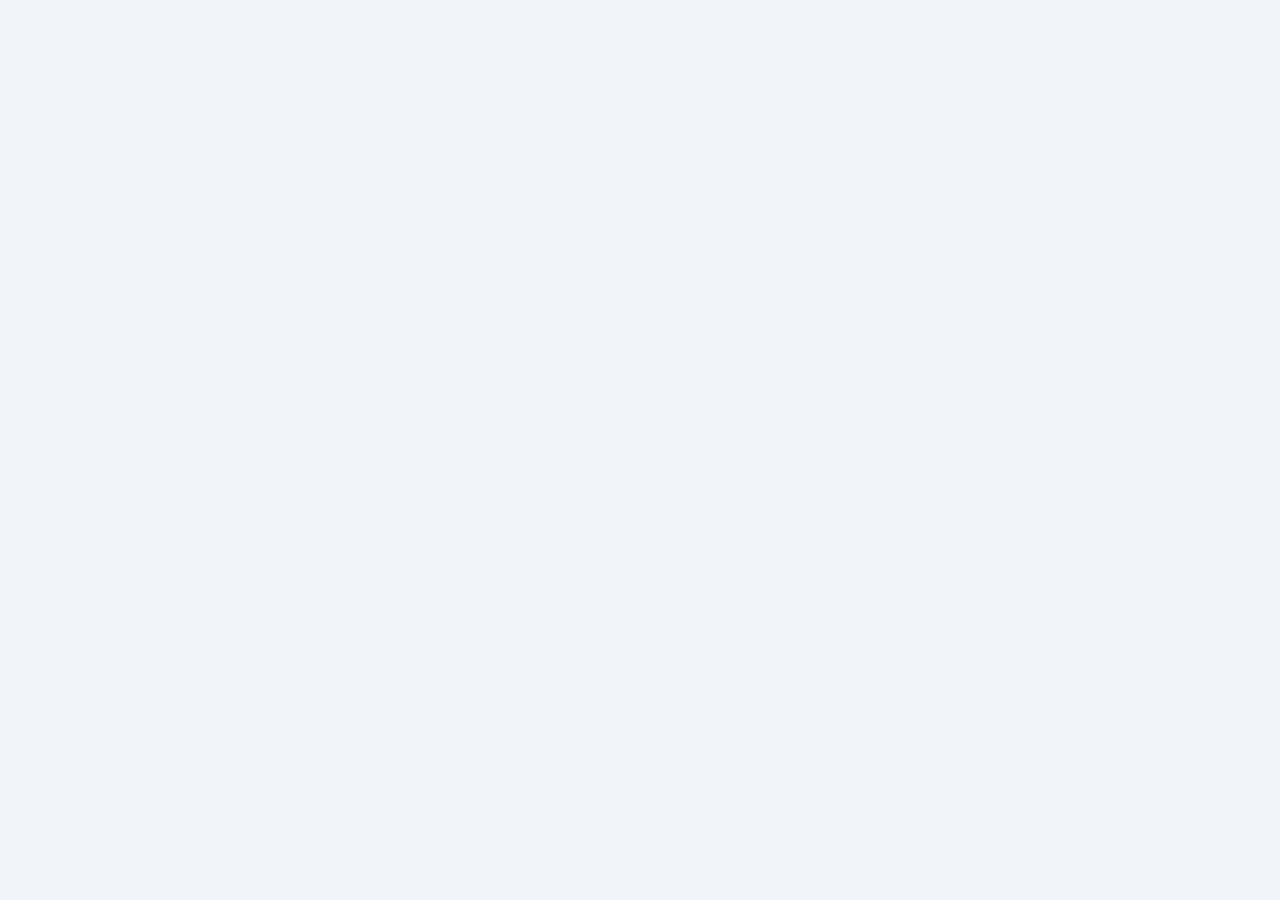
==== index.html @ 501609bb "Add initial Arabic HTML structure for library site" ====
<!DOCTYPE html>
<html lang="ar" dir="rtl">
<head>
  <meta charset="UTF-8">
  <meta name="viewport" content="width=device-width, initial-scale=1.0">
  <title>مكتبة زالنجي الإلكترونية العامة</title>
  <style>
    * { box-sizing: border-box; margin: 0; padding: 0; font-family: 'Segoe UI', Tahoma, Geneva, Verdana, sans-serif; }
    body { background-color: #f1f5f9; color: #0f172a; padding: 15px; }
    header { background: #065f46; color: white; padding: 20px 15px; border-radius: 8px; text-align: center; margin-bottom: 20px; box-shadow: 0 4px 6px rgba(0,0,0,0.1); }
    header h1 { font-size: 1.5rem; margin-bottom: 5px; }
    .founder-badge { background: #047857; display: inline-block; padding: 6px 14px; border-radius: 20px; font-size: 0.85rem; margin-top: 8px; border: 1px solid #10b981; }
    .card { background: white; padding: 25px 20px; border-radius: 8px; border: 1px solid #cbd5e1; max-width: 450px; margin: 0 auto; box-shadow: 0 4px 6px rgba(0,0,0,0.05); }
    h2 { font-size: 1.2rem; color: #065f46; margin-bottom: 15px; text-align: center; }
    .form-group { margin-bottom: 15px; }
    label { display: block; font-size: 0.9rem; font-weight: bold; margin-bottom: 6px; }
    input { width: 100%; padding: 12px; border: 1px solid #cbd5e1; border-radius: 6px; font-size: 1rem; }
    .btn { width: 100%; background: #065f46; color: white; padding: 12px; border: none; border-radius: 6px; font-weight: bold; cursor: pointer; font-size: 1rem; transition: background 0.2s; }
    .btn:hover { background: #047857; }
    
    /* رفوف الكتب */
    #library-screen { display: none; max-width: 800px; margin: 0 auto; }
    .welcome-bar { display: flex; justify-content: space-between; align-items: center; margin-bottom: 15px; background: white; padding: 12px 16px; border-radius: 6px; border: 1px solid #cbd5e1; }
    .book-item { background: white; border: 1px solid #cbd5e1; border-radius: 8px; padding: 16px; margin-bottom: 14px; display: flex; justify-content: space-between; align-items: center; flex-wrap: wrap; gap: 10px; }
    .book-details { flex: 1; min-width: 200px; }
    .book-title { font-weight: bold; color: #065f46; font-size: 1.1rem; }
    .book-author { color: #64748b; font-size: 0.85rem; margin: 4px 0; }
    .btn-read { background: #b45309; color: white; border: none; padding: 10px 18px; border-radius: 6px; cursor: pointer; font-size: 0.95rem; font-weight: bold; transition: background 0.2s; }
    .btn-read:hover { background: #92400e; }
    
    /* نافذة القارئ المدمج الآمن */
    #modal { display: none; position: fixed; top: 0; left: 0; width: 100%; height: 100%; background: rgba(0,0,0,0.85); padding: 10px; z-index: 999; }
    .modal-content { background: white; border-radius: 8px; width: 10
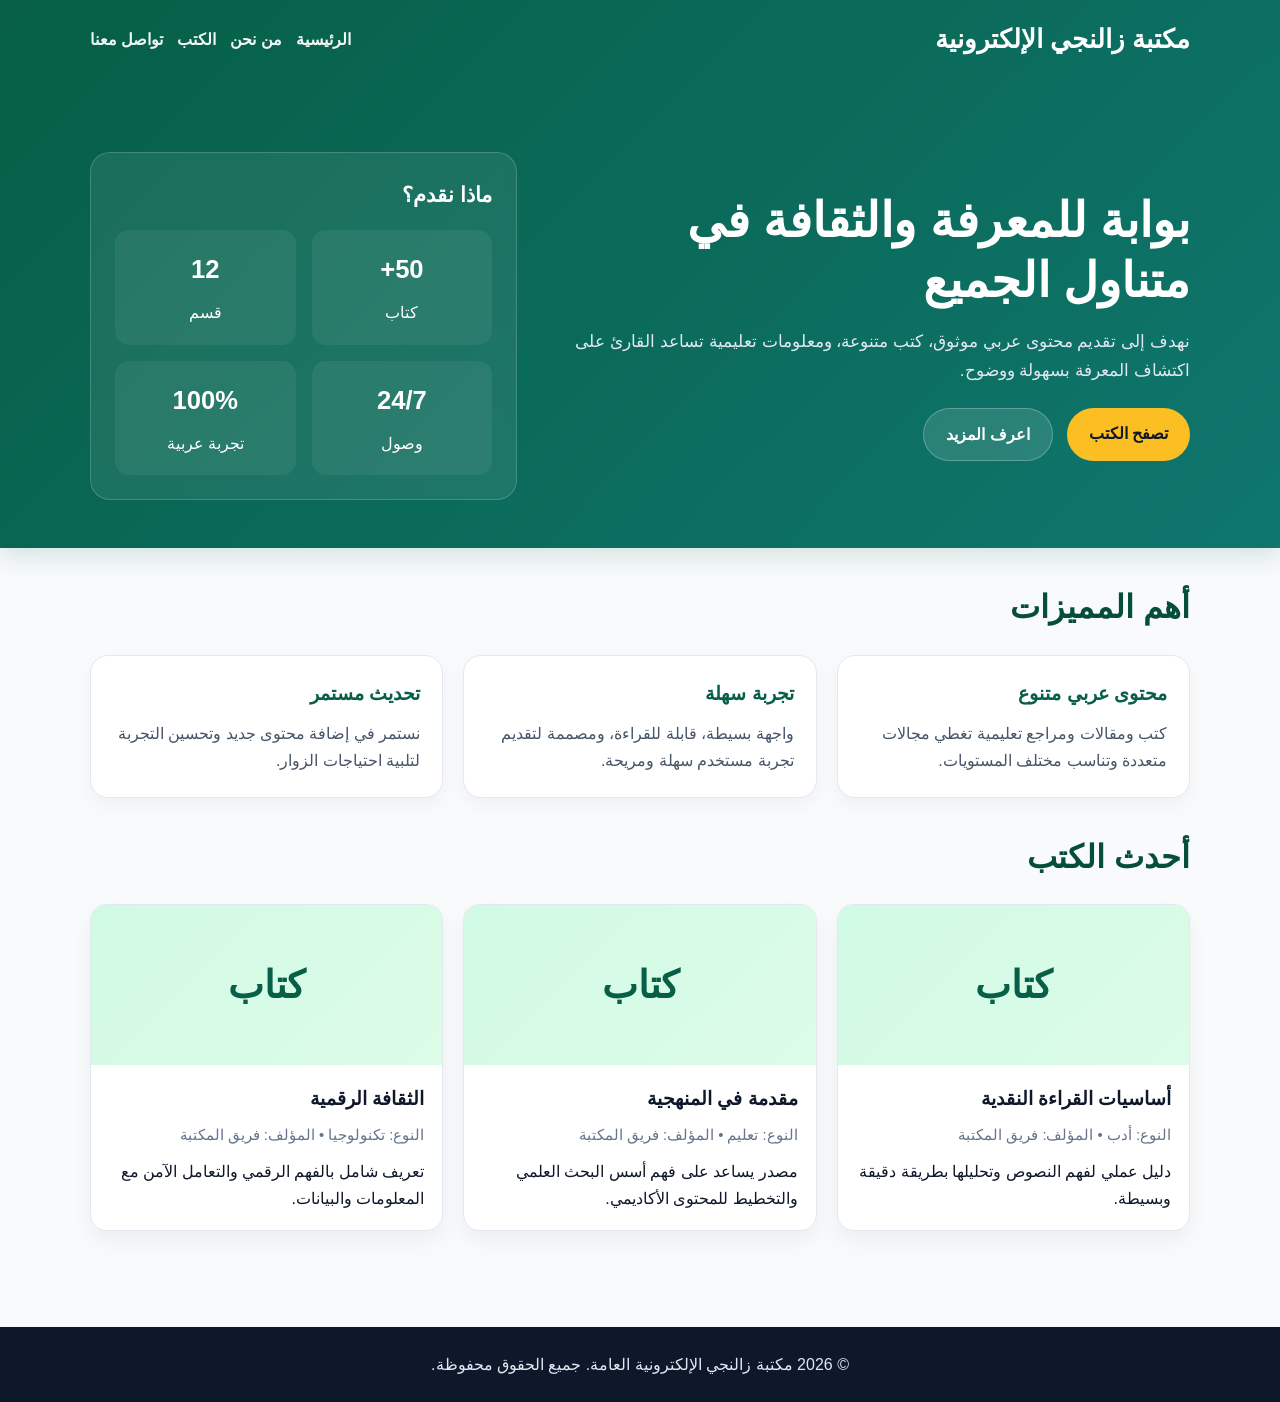
==== commit cf943698: "Add all SEO-ready HTML pages and static assets for the library site to improve discoverability in se" ====
--- a/index.html
+++ b/index.html
@@ -1,33 +1,120 @@
 <!DOCTYPE html>
 <html lang="ar" dir="rtl">
 <head>
-  <meta charset="UTF-8">
-  <meta name="viewport" content="width=device-width, initial-scale=1.0">
+  <meta charset="UTF-8" />
+  <meta name="viewport" content="width=device-width, initial-scale=1.0" />
+  <meta name="description" content="مكتبة زالنجي الإلكترونية العامة تقدم كتبًا ومقالات ومحتوى تعليميًا عربيًا في مجالات التعليم والثقافة والمعرفة." />
+  <meta name="keywords" content="مكتبة زالنجي, مكتبة رقمية, كتب إلكترونية, ثقافة, تعليم, محتوى عربي" />
+  <meta name="robots" content="index,follow" />
+  <link rel="canonical" href="https://hashmmohmed466-wq.github.io/zalingei-digital-library/" />
   <title>مكتبة زالنجي الإلكترونية العامة</title>
-  <style>
-    * { box-sizing: border-box; margin: 0; padding: 0; font-family: 'Segoe UI', Tahoma, Geneva, Verdana, sans-serif; }
-    body { background-color: #f1f5f9; color: #0f172a; padding: 15px; }
-    header { background: #065f46; color: white; padding: 20px 15px; border-radius: 8px; text-align: center; margin-bottom: 20px; box-shadow: 0 4px 6px rgba(0,0,0,0.1); }
-    header h1 { font-size: 1.5rem; margin-bottom: 5px; }
-    .founder-badge { background: #047857; display: inline-block; padding: 6px 14px; border-radius: 20px; font-size: 0.85rem; margin-top: 8px; border: 1px solid #10b981; }
-    .card { background: white; padding: 25px 20px; border-radius: 8px; border: 1px solid #cbd5e1; max-width: 450px; margin: 0 auto; box-shadow: 0 4px 6px rgba(0,0,0,0.05); }
-    h2 { font-size: 1.2rem; color: #065f46; margin-bottom: 15px; text-align: center; }
-    .form-group { margin-bottom: 15px; }
-    label { display: block; font-size: 0.9rem; font-weight: bold; margin-bottom: 6px; }
-    input { width: 100%; padding: 12px; border: 1px solid #cbd5e1; border-radius: 6px; font-size: 1rem; }
-    .btn { width: 100%; background: #065f46; color: white; padding: 12px; border: none; border-radius: 6px; font-weight: bold; cursor: pointer; font-size: 1rem; transition: background 0.2s; }
-    .btn:hover { background: #047857; }
-    
-    /* رفوف الكتب */
-    #library-screen { display: none; max-width: 800px; margin: 0 auto; }
-    .welcome-bar { display: flex; justify-content: space-between; align-items: center; margin-bottom: 15px; background: white; padding: 12px 16px; border-radius: 6px; border: 1px solid #cbd5e1; }
-    .book-item { background: white; border: 1px solid #cbd5e1; border-radius: 8px; padding: 16px; margin-bottom: 14px; display: flex; justify-content: space-between; align-items: center; flex-wrap: wrap; gap: 10px; }
-    .book-details { flex: 1; min-width: 200px; }
-    .book-title { font-weight: bold; color: #065f46; font-size: 1.1rem; }
-    .book-author { color: #64748b; font-size: 0.85rem; margin: 4px 0; }
-    .btn-read { background: #b45309; color: white; border: none; padding: 10px 18px; border-radius: 6px; cursor: pointer; font-size: 0.95rem; font-weight: bold; transition: background 0.2s; }
-    .btn-read:hover { background: #92400e; }
-    
-    /* نافذة القارئ المدمج الآمن */
-    #modal { display: none; position: fixed; top: 0; left: 0; width: 100%; height: 100%; background: rgba(0,0,0,0.85); padding: 10px; z-index: 999; }
-    .modal-content { background: white; border-radius: 8px; width: 10
+  <link rel="stylesheet" href="style.css" />
+</head>
+<body>
+  <header>
+    <div class="container topbar">
+      <div class="brand">مكتبة زالنجي الإلكترونية</div>
+      <nav>
+        <a href="index.html">الرئيسية</a>
+        <a href="about.html">من نحن</a>
+        <a href="books.html">الكتب</a>
+        <a href="contact.html">تواصل معنا</a>
+      </nav>
+    </div>
+
+    <div class="container hero">
+      <div class="hero-inner">
+        <div>
+          <h1>بوابة للمعرفة والثقافة في متناول الجميع</h1>
+          <p>
+            نهدف إلى تقديم محتوى عربي موثوق، كتب متنوعة، ومعلومات تعليمية تساعد القارئ
+            على اكتشاف المعرفة بسهولة ووضوح.
+          </p>
+          <div class="buttons">
+            <a class="btn btn-primary" href="books.html">تصفح الكتب</a>
+            <a class="btn btn-secondary" href="about.html">اعرف المزيد</a>
+          </div>
+        </div>
+
+        <div class="hero-card">
+          <h2 style="font-size:1.3rem; color:white; margin-bottom:16px;">ماذا نقدم؟</h2>
+          <div class="stat-grid">
+            <div class="stat">
+              <strong>50+</strong>
+              <span>كتاب</span>
+            </div>
+            <div class="stat">
+              <strong>12</strong>
+              <span>قسم</span>
+            </div>
+            <div class="stat">
+              <strong>24/7</strong>
+              <span>وصول</span>
+            </div>
+            <div class="stat">
+              <strong>100%</strong>
+              <span>تجربة عربية</span>
+            </div>
+          </div>
+        </div>
+      </div>
+    </div>
+  </header>
+
+  <main class="container">
+    <section>
+      <h2 class="section-title">أهم المميزات</h2>
+      <div class="grid">
+        <article class="card">
+          <h3>محتوى عربي متنوع</h3>
+          <p>كتب ومقالات ومراجع تعليمية تغطي مجالات متعددة وتناسب مختلف المستويات.</p>
+        </article>
+        <article class="card">
+          <h3>تجربة سهلة</h3>
+          <p>واجهة بسيطة، قابلة للقراءة، ومصممة لتقديم تجربة مستخدم سهلة ومريحة.</p>
+        </article>
+        <article class="card">
+          <h3>تحديث مستمر</h3>
+          <p>نستمر في إضافة محتوى جديد وتحسين التجربة لتلبية احتياجات الزوار.</p>
+        </article>
+      </div>
+    </section>
+
+    <section>
+      <h2 class="section-title">أحدث الكتب</h2>
+      <div class="books-list">
+        <article class="book-item">
+          <div class="book-cover">كتاب</div>
+          <div class="book-body">
+            <h3>أساسيات القراءة النقدية</h3>
+            <div class="book-meta">النوع: أدب • المؤلف: فريق المكتبة</div>
+            <p>دليل عملي لفهم النصوص وتحليلها بطريقة دقيقة وبسيطة.</p>
+          </div>
+        </article>
+
+        <article class="book-item">
+          <div class="book-cover">كتاب</div>
+          <div class="book-body">
+            <h3>مقدمة في المنهجية</h3>
+            <div class="book-meta">النوع: تعليم • المؤلف: فريق المكتبة</div>
+            <p>مصدر يساعد على فهم أسس البحث العلمي والتخطيط للمحتوى الأكاديمي.</p>
+          </div>
+        </article>
+
+        <article class="book-item">
+          <div class="book-cover">كتاب</div>
+          <div class="book-body">
+            <h3>الثقافة الرقمية</h3>
+            <div class="book-meta">النوع: تكنولوجيا • المؤلف: فريق المكتبة</div>
+            <p>تعريف شامل بالفهم الرقمي والتعامل الآمن مع المعلومات والبيانات.</p>
+          </div>
+        </article>
+      </div>
+    </section>
+  </main>
+
+  <footer class="footer">
+    <div class="container">© 2026 مكتبة زالنجي الإلكترونية العامة. جميع الحقوق محفوظة.</div>
+  </footer>
+</body>
+</html>
--- a/style.css
+++ b/style.css
@@ -0,0 +1,278 @@
+* {
+  box-sizing: border-box;
+  margin: 0;
+  padding: 0;
+}
+
+body {
+  font-family: "Segoe UI", Tahoma, Geneva, Verdana, sans-serif;
+  background: #f8fafc;
+  color: #0f172a;
+  line-height: 1.7;
+}
+
+a {
+  color: #065f46;
+  text-decoration: none;
+}
+
+a:hover {
+  text-decoration: underline;
+}
+
+.container {
+  width: min(1100px, calc(100% - 32px));
+  margin: 0 auto;
+}
+
+header {
+  background: linear-gradient(135deg, #065f46, #0f766e);
+  color: white;
+  box-shadow: 0 8px 24px rgba(6, 95, 70, 0.15);
+}
+
+.topbar {
+  display: flex;
+  justify-content: space-between;
+  align-items: center;
+  padding: 18px 0;
+  gap: 16px;
+}
+
+.brand {
+  font-size: 1.6rem;
+  font-weight: 700;
+}
+
+nav {
+  display: flex;
+  flex-wrap: wrap;
+  gap: 14px;
+  align-items: center;
+}
+
+nav a {
+  color: white;
+  font-weight: 600;
+  opacity: 0.95;
+}
+
+.hero {
+  padding: 72px 0 48px;
+}
+
+.hero-inner {
+  display: grid;
+  grid-template-columns: 1.5fr 1fr;
+  gap: 32px;
+  align-items: center;
+}
+
+.hero h1 {
+  font-size: clamp(2rem, 4vw, 3rem);
+  margin-bottom: 16px;
+  line-height: 1.25;
+}
+
+.hero p {
+  font-size: 1.08rem;
+  margin-bottom: 22px;
+  color: #e2e8f0;
+}
+
+.buttons {
+  display: flex;
+  flex-wrap: wrap;
+  gap: 14px;
+}
+
+.btn {
+  display: inline-block;
+  padding: 12px 22px;
+  border-radius: 999px;
+  font-weight: 700;
+  transition: 0.2s ease;
+}
+
+.btn-primary {
+  background: #fbbf24;
+  color: #111827;
+}
+
+.btn-primary:hover {
+  background: #f59e0b;
+  text-decoration: none;
+}
+
+.btn-secondary {
+  background: rgba(255, 255, 255, 0.12);
+  color: white;
+  border: 1px solid rgba(255, 255, 255, 0.25);
+}
+
+.btn-secondary:hover {
+  background: rgba(255, 255, 255, 0.18);
+  text-decoration: none;
+}
+
+.hero-card {
+  background: rgba(255, 255, 255, 0.08);
+  border: 1px solid rgba(255, 255, 255, 0.18);
+  border-radius: 20px;
+  padding: 24px;
+  backdrop-filter: blur(5px);
+}
+
+.stat-grid {
+  display: grid;
+  grid-template-columns: repeat(2, minmax(150px, 1fr));
+  gap: 16px;
+  margin-top: 18px;
+}
+
+.stat {
+  background: rgba(255, 255, 255, 0.06);
+  border-radius: 14px;
+  padding: 18px;
+  text-align: center;
+}
+
+.stat strong {
+  display: block;
+  font-size: 1.6rem;
+  margin-bottom: 8px;
+}
+
+main {
+  padding: 32px 0 64px;
+}
+
+section {
+  margin-bottom: 32px;
+}
+
+.section-title {
+  font-size: 2rem;
+  margin-bottom: 20px;
+  color: #064e3b;
+}
+
+.grid {
+  display: grid;
+  grid-template-columns: repeat(3, minmax(0, 1fr));
+  gap: 20px;
+}
+
+.card {
+  background: white;
+  border: 1px solid #e2e8f0;
+  border-radius: 18px;
+  padding: 22px;
+  box-shadow: 0 8px 20px rgba(15, 23, 42, 0.04);
+}
+
+.card h3 {
+  font-size: 1.2rem;
+  margin-bottom: 10px;
+  color: #065f46;
+}
+
+.card p {
+  color: #475569;
+}
+
+.books-list {
+  display: grid;
+  grid-template-columns: repeat(3, minmax(0, 1fr));
+  gap: 20px;
+}
+
+.book-item {
+  background: white;
+  border: 1px solid #e2e8f0;
+  border-radius: 16px;
+  overflow: hidden;
+  box-shadow: 0 10px 22px rgba(15, 23, 42, 0.05);
+}
+
+.book-cover {
+  height: 160px;
+  background: linear-gradient(135deg, #d1fae5, #dcfce7);
+  display: flex;
+  align-items: center;
+  justify-content: center;
+  font-size: 2.4rem;
+  color: #065f46;
+  font-weight: 800;
+}
+
+.book-body {
+  padding: 18px;
+}
+
+.book-body h3 {
+  margin-bottom: 8px;
+  color: #0f172a;
+}
+
+.book-meta {
+  color: #64748b;
+  font-size: 0.92rem;
+  margin-bottom: 10px;
+}
+
+.footer {
+  background: #0f172a;
+  color: #e2e8f0;
+  padding: 24px 0;
+  text-align: center;
+}
+
+.page-header {
+  padding: 54px 0 28px;
+  background: linear-gradient(135deg, #022c22, #0f766e);
+  color: white;
+}
+
+.page-header h1 {
+  font-size: clamp(2rem, 4vw, 2.8rem);
+}
+
+.content-box {
+  background: white;
+  border: 1px solid #e2e8f0;
+  border-radius: 18px;
+  padding: 28px;
+  box-shadow: 0 10px 22px rgba(15, 23, 42, 0.04);
+}
+
+.content-box h2,
+.content-box h3 {
+  margin-bottom: 14px;
+  color: #065f46;
+}
+
+.content-box p,
+.content-box li {
+  color: #334155;
+}
+
+.contact-list {
+  list-style: none;
+  display: grid;
+  gap: 12px;
+  margin-top: 16px;
+}
+
+@media (max-width: 800px) {
+  .hero-inner,
+  .grid,
+  .books-list {
+    grid-template-columns: 1fr;
+  }
+
+  .topbar {
+    flex-direction: column;
+    align-items: flex-start;
+  }
+}
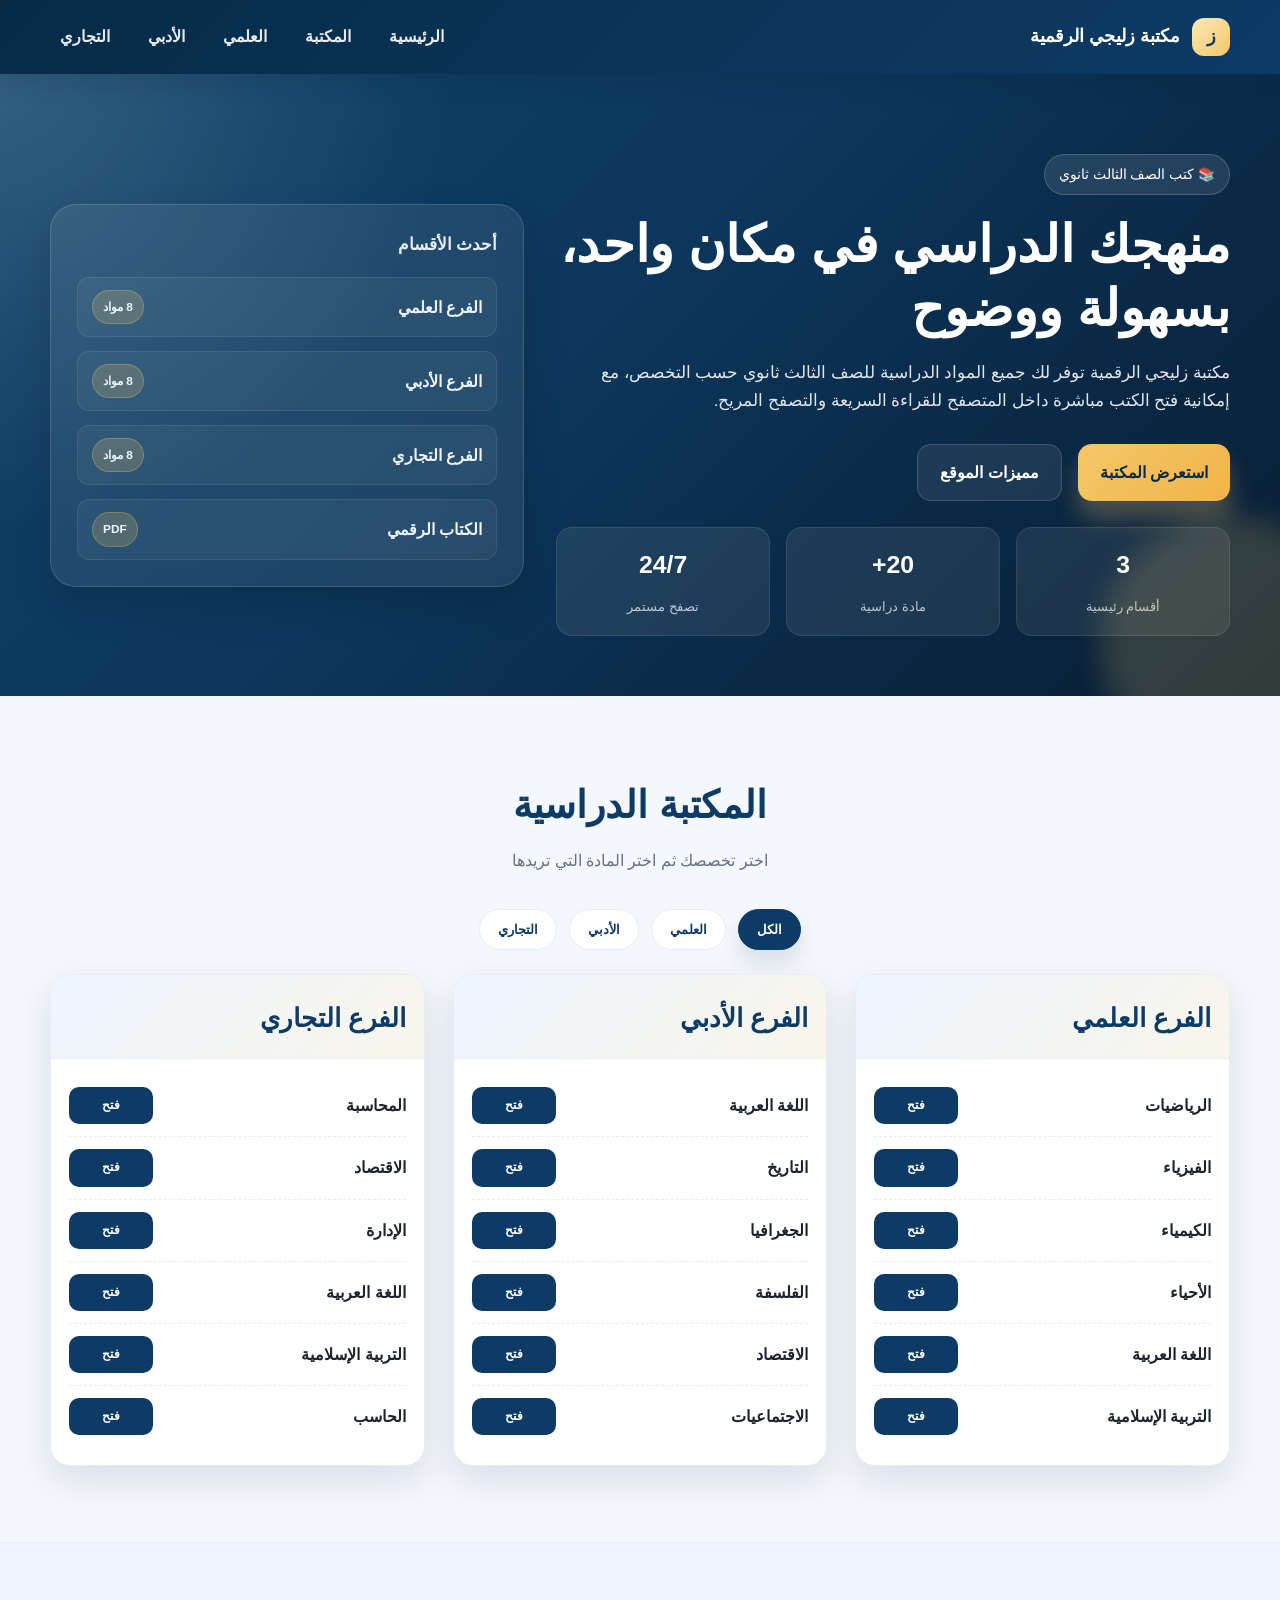
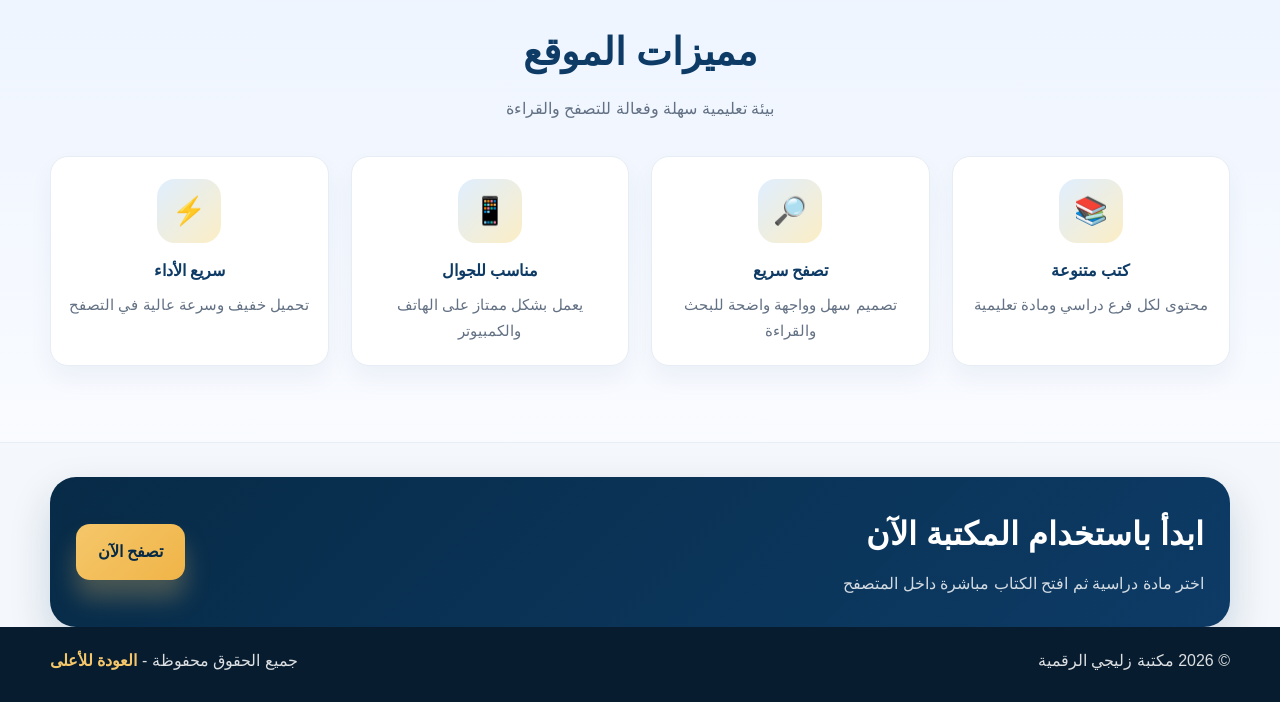
==== commit ccac825b: "تحديث الصفحة الرئيسية لمكتبة زليجي الرقمية إلى تصميم أكثر احترافية وجمالًا مع أقسام الصف الثالث الثا" ====
--- a/index.html
+++ b/index.html
@@ -1,120 +1,794 @@
 <!DOCTYPE html>
 <html lang="ar" dir="rtl">
-<head>
-  <meta charset="UTF-8" />
-  <meta name="viewport" content="width=device-width, initial-scale=1.0" />
-  <meta name="description" content="مكتبة زالنجي الإلكترونية العامة تقدم كتبًا ومقالات ومحتوى تعليميًا عربيًا في مجالات التعليم والثقافة والمعرفة." />
-  <meta name="keywords" content="مكتبة زالنجي, مكتبة رقمية, كتب إلكترونية, ثقافة, تعليم, محتوى عربي" />
-  <meta name="robots" content="index,follow" />
-  <link rel="canonical" href="https://hashmmohmed466-wq.github.io/zalingei-digital-library/" />
-  <title>مكتبة زالنجي الإلكترونية العامة</title>
-  <link rel="stylesheet" href="style.css" />
-</head>
-<body>
-  <header>
-    <div class="container topbar">
-      <div class="brand">مكتبة زالنجي الإلكترونية</div>
-      <nav>
-        <a href="index.html">الرئيسية</a>
-        <a href="about.html">من نحن</a>
-        <a href="books.html">الكتب</a>
-        <a href="contact.html">تواصل معنا</a>
-      </nav>
-    </div>
-
-    <div class="container hero">
-      <div class="hero-inner">
+  <head>
+    <meta charset="UTF-8" />
+    <meta name="viewport" content="width=device-width, initial-scale=1.0" />
+    <meta
+      name="description"
+      content="مكتبة زليجي الرقمية - كتب الصف الثالث ثانوي حسب التخصص"
+    />
+    <title>مكتبة زليجي الرقمية</title>
+    <style>
+      :root {
+        --primary: #0d3b66;
+        --primary-deep: #072b47;
+        --primary-soft: #eaf3ff;
+        --secondary: #f5c76a;
+        --text: #1c2430;
+        --muted: #637184;
+        --bg: #f4f7fb;
+        --card: #ffffff;
+        --line: #e7edf5;
+        --success: #1b9c7c;
+        --shadow: 0 14px 35px rgba(13, 59, 102, 0.12);
+        --radius: 20px;
+      }
+
+      * { box-sizing: border-box; }
+
+      html {
+        scroll-behavior: smooth;
+      }
+
+      body {
+        margin: 0;
+        font-family: "Tahoma", "Segoe UI", sans-serif;
+        background: var(--bg);
+        color: var(--text);
+        line-height: 1.7;
+      }
+
+      a {
+        text-decoration: none;
+      }
+
+      img {
+        max-width: 100%;
+        display: block;
+      }
+
+      .container {
+        width: min(1180px, calc(100% - 30px));
+        margin: 0 auto;
+      }
+
+      .topbar {
+        background: linear-gradient(135deg, var(--primary-deep), var(--primary));
+        color: #fff;
+        position: sticky;
+        top: 0;
+        z-index: 50;
+        box-shadow: 0 8px 24px rgba(9, 31, 58, 0.18);
+      }
+
+      .topbar-inner {
+        display: flex;
+        align-items: center;
+        justify-content: space-between;
+        min-height: 74px;
+        gap: 18px;
+      }
+
+      .brand {
+        display: flex;
+        align-items: center;
+        gap: 12px;
+        font-weight: 800;
+        font-size: 1.1rem;
+      }
+
+      .brand-mark {
+        width: 38px;
+        height: 38px;
+        border-radius: 12px;
+        background: linear-gradient(135deg, #fbe9b4, var(--secondary));
+        display: grid;
+        place-items: center;
+        color: var(--primary);
+        font-weight: 900;
+        font-size: 1.1rem;
+      }
+
+      .nav {
+        display: flex;
+        align-items: center;
+        gap: 18px;
+        flex-wrap: wrap;
+      }
+
+      .nav a {
+        color: rgba(255,255,255,0.9);
+        font-weight: 600;
+        padding: 8px 10px;
+        border-radius: 10px;
+        transition: 0.2s ease;
+      }
+
+      .nav a:hover {
+        background: rgba(255,255,255,0.08);
+      }
+
+      .hero {
+        position: relative;
+        overflow: hidden;
+        background:
+          radial-gradient(circle at top left, rgba(255,255,255,0.15), transparent 32%),
+          linear-gradient(135deg, #0e446b 0%, #0c365b 45%, #081d32 100%);
+        color: #fff;
+        padding: 80px 0 60px;
+      }
+
+      .hero::after {
+        content: "";
+        position: absolute;
+        inset: auto -80px -80px auto;
+        width: 260px;
+        height: 260px;
+        border-radius: 50%;
+        background: rgba(245, 199, 106, 0.18);
+        filter: blur(14px);
+      }
+
+      .hero-inner {
+        display: grid;
+        grid-template-columns: 1.35fr 0.95fr;
+        gap: 32px;
+        align-items: center;
+      }
+
+      .eyebrow {
+        display: inline-flex;
+        align-items: center;
+        gap: 8px;
+        padding: 8px 14px;
+        border-radius: 999px;
+        background: rgba(255,255,255,0.1);
+        border: 1px solid rgba(255,255,255,0.18);
+        font-size: 0.85rem;
+        margin-bottom: 18px;
+      }
+
+      .hero h1 {
+        margin: 0 0 18px;
+        font-size: clamp(2.1rem, 4vw, 4rem);
+        line-height: 1.25;
+      }
+
+      .hero p {
+        max-width: 640px;
+        margin: 0 0 28px;
+        color: rgba(255,255,255,0.88);
+        font-size: 1.04rem;
+      }
+
+      .hero-actions {
+        display: flex;
+        flex-wrap: wrap;
+        gap: 16px;
+        margin-bottom: 26px;
+      }
+
+      .btn {
+        display: inline-flex;
+        align-items: center;
+        justify-content: center;
+        gap: 8px;
+        border: none;
+        border-radius: 14px;
+        padding: 14px 22px;
+        font-weight: 800;
+        cursor: pointer;
+        transition: 0.2s ease;
+      }
+
+      .btn:hover {
+        transform: translateY(-2px);
+      }
+
+      .btn-primary {
+        background: linear-gradient(135deg, var(--secondary), #f0b448);
+        color: var(--primary-deep);
+        box-shadow: 0 18px 24px rgba(245, 199, 106, 0.28);
+      }
+
+      .btn-secondary {
+        background: rgba(255,255,255,0.08);
+        color: #fff;
+        border: 1px solid rgba(255,255,255,0.15);
+      }
+
+      .hero-metrics {
+        display: grid;
+        grid-template-columns: repeat(3, minmax(110px, 1fr));
+        gap: 16px;
+      }
+
+      .metric {
+        background: rgba(255,255,255,0.08);
+        border: 1px solid rgba(255,255,255,0.1);
+        border-radius: 16px;
+        padding: 16px 12px;
+        text-align: center;
+      }
+
+      .metric strong {
+        display: block;
+        font-size: 1.55rem;
+        margin-bottom: 6px;
+      }
+
+      .metric span {
+        font-size: 0.82rem;
+        color: rgba(255,255,255,0.72);
+      }
+
+      .hero-card {
+        background: rgba(255,255,255,0.08);
+        border: 1px solid rgba(255,255,255,0.14);
+        border-radius: 26px;
+        padding: 26px;
+        backdrop-filter: blur(10px);
+        box-shadow: 0 18px 40px rgba(0,0,0,0.14);
+      }
+
+      .mini-title {
+        margin: 0 0 18px;
+        font-size: 1.05rem;
+        color: rgba(255,255,255,0.9);
+      }
+
+      .mini-list {
+        list-style: none;
+        margin: 0;
+        padding: 0;
+        display: grid;
+        gap: 14px;
+      }
+
+      .mini-list li {
+        display: flex;
+        align-items: center;
+        justify-content: space-between;
+        gap: 12px;
+        background: rgba(255,255,255,0.05);
+        padding: 12px 14px;
+        border-radius: 12px;
+        border: 1px solid rgba(255,255,255,0.08);
+      }
+
+      .mini-list span {
+        color: #ecf5ff;
+        font-weight: 600;
+      }
+
+      .mini-tag {
+        background: rgba(245,199,106,0.2);
+        color: #ffe79a;
+        border: 1px solid rgba(245,199,106,0.28);
+        padding: 6px 10px;
+        border-radius: 999px;
+        font-size: 0.74rem;
+        font-weight: 700;
+      }
+
+      section {
+        padding: 76px 0;
+      }
+
+      .section-head {
+        text-align: center;
+        margin-bottom: 34px;
+      }
+
+      .section-head h2 {
+        margin: 0 0 10px;
+        font-size: clamp(2rem, 3vw, 2.8rem);
+        color: var(--primary);
+      }
+
+      .section-head p {
+        margin: 0;
+        color: var(--muted);
+        font-size: 1rem;
+      }
+
+      .filter-bar {
+        display: flex;
+        justify-content: center;
+        flex-wrap: wrap;
+        gap: 12px;
+        margin-bottom: 24px;
+      }
+
+      .filter-btn {
+        border: 1px solid var(--line);
+        background: #fff;
+        color: var(--primary);
+        padding: 12px 18px;
+        border-radius: 999px;
+        font-weight: 800;
+        cursor: pointer;
+        transition: 0.2s ease;
+      }
+
+      .filter-btn.active,
+      .filter-btn:hover {
+        background: var(--primary);
+        color: #fff;
+        border-color: var(--primary);
+        box-shadow: 0 12px 20px rgba(13, 59, 102, 0.12);
+      }
+
+      .cards-grid {
+        display: grid;
+        grid-template-columns: repeat(auto-fit, minmax(280px, 1fr));
+        gap: 28px;
+      }
+
+      .subject-card {
+        background: var(--card);
+        border: 1px solid var(--line);
+        border-radius: var(--radius);
+        overflow: hidden;
+        box-shadow: var(--shadow);
+        transition: transform 0.22s ease, box-shadow 0.22s ease;
+      }
+
+      .subject-card:hover {
+        transform: translateY(-6px);
+        box-shadow: 0 18px 38px rgba(12, 37, 62, 0.12);
+      }
+
+      .card-top {
+        background: linear-gradient(135deg, #edf5ff 0%, #f8f5ea 100%);
+        padding: 22px 18px 18px;
+        border-bottom: 1px solid var(--line);
+      }
+
+      .card-top h3 {
+        margin: 0;
+        font-size: 1.6rem;
+        color: var(--primary);
+      }
+
+      .card-body {
+        padding: 16px 18px 18px;
+      }
+
+      .book-list {
+        list-style: none;
+        margin: 0;
+        padding: 0;
+      }
+
+      .book-item {
+        display: flex;
+        align-items: center;
+        justify-content: space-between;
+        gap: 12px;
+        padding: 12px 0;
+        border-bottom: 1px dashed var(--line);
+      }
+
+      .book-item:last-child {
+        border-bottom: none;
+      }
+
+      .book-name {
+        font-weight: 700;
+        color: var(--text);
+        display: inline-block;
+      }
+
+      .book-btn {
+        display: inline-flex;
+        align-items: center;
+        justify-content: center;
+        min-width: 84px;
+        padding: 8px 12px;
+        border-radius: 10px;
+        background: var(--primary);
+        color: #fff;
+        font-size: 0.78rem;
+        font-weight: 800;
+        transition: 0.2s ease;
+      }
+
+      .book-btn:hover {
+        background: var(--primary-deep);
+      }
+
+      .features {
+        background: linear-gradient(180deg, #edf4ff, #f9fbff);
+        border-top: 1px solid var(--line);
+        border-bottom: 1px solid var(--line);
+      }
+
+      .feature-grid {
+        display: grid;
+        grid-template-columns: repeat(auto-fit, minmax(220px, 1fr));
+        gap: 22px;
+      }
+
+      .feature-item {
+        background: #fff;
+        border: 1px solid var(--line);
+        border-radius: 18px;
+        padding: 22px 18px;
+        text-align: center;
+        box-shadow: 0 12px 24px rgba(13, 59, 102, 0.05);
+      }
+
+      .icon-box {
+        width: 64px;
+        height: 64px;
+        margin: 0 auto 14px;
+        border-radius: 18px;
+        background: linear-gradient(135deg, #dfeeff, #fceec5);
+        display: grid;
+        place-items: center;
+        font-size: 1.7rem;
+      }
+
+      .feature-item h4 {
+        margin: 0 0 8px;
+        color: var(--primary);
+      }
+
+      .feature-item p {
+        margin: 0;
+        color: var(--muted);
+        font-size: 0.94rem;
+      }
+
+      .cta {
+        padding: 34px 0 0;
+      }
+
+      .cta-box {
+        background: linear-gradient(135deg, var(--primary-deep), var(--primary));
+        color: #fff;
+        border-radius: 26px;
+        padding: 30px 26px;
+        display: flex;
+        align-items: center;
+        justify-content: space-between;
+        gap: 18px;
+        flex-wrap: wrap;
+        box-shadow: 0 18px 40px rgba(13, 59, 102, 0.18);
+      }
+
+      .cta-box h3 {
+        margin: 0 0 8px;
+        font-size: clamp(1.6rem, 2.5vw, 2.2rem);
+      }
+
+      .cta-box p {
+        margin: 0;
+        color: rgba(255,255,255,0.82);
+      }
+
+      footer {
+        background: #071c2f;
+        color: #fff;
+        padding: 20px 0 28px;
+      }
+
+      .footer-row {
+        display: flex;
+        align-items: center;
+        justify-content: space-between;
+        gap: 14px;
+        flex-wrap: wrap;
+      }
+
+      .footer-row p {
+        margin: 0;
+        color: rgba(255,255,255,0.86);
+      }
+
+      .footer-link {
+        color: var(--secondary);
+        font-weight: 700;
+      }
+
+      @media (max-width: 900px) {
+        .hero-inner {
+          grid-template-columns: 1fr;
+        }
+
+        .hero {
+          padding-top: 58px;
+        }
+      }
+
+      @media (max-width: 620px) {
+        .topbar-inner,
+        .footer-row,
+        .cta-box {
+          flex-direction: column;
+          align-items: flex-start;
+        }
+
+        .nav {
+          gap: 8px;
+        }
+
+        .hero-metrics {
+          grid-template-columns: 1fr;
+        }
+
+        .book-item {
+          flex-direction: column;
+          align-items: flex-start;
+        }
+
+        .book-btn {
+          width: 100%;
+        }
+      }
+    </style>
+  </head>
+  <body>
+    <header class="topbar">
+      <div class="container topbar-inner">
+        <div class="brand">
+          <div class="brand-mark">ز</div>
+          <span>مكتبة زليجي الرقمية</span>
+        </div>
+
+        <nav class="nav" aria-label="التنقل">
+          <a href="#home">الرئيسية</a>
+          <a href="#catalog">المكتبة</a>
+          <a href="#science">العلمي</a>
+          <a href="#literary">الأدبي</a>
+          <a href="#commercial">التجاري</a>
+        </nav>
+      </div>
+    </header>
+
+    <section class="hero" id="home">
+      <div class="container hero-inner">
         <div>
-          <h1>بوابة للمعرفة والثقافة في متناول الجميع</h1>
+          <div class="eyebrow">📚 كتب الصف الثالث ثانوي</div>
+          <h1>منهجك الدراسي في مكان واحد، بسهولة ووضوح</h1>
           <p>
-            نهدف إلى تقديم محتوى عربي موثوق، كتب متنوعة، ومعلومات تعليمية تساعد القارئ
-            على اكتشاف المعرفة بسهولة ووضوح.
+            مكتبة زليجي الرقمية توفر لك جميع المواد الدراسية للصف الثالث ثانوي
+            حسب التخصص، مع إمكانية فتح الكتب مباشرة داخل المتصفح للقراءة السريعة
+            والتصفح المريح.
           </p>
-          <div class="buttons">
-            <a class="btn btn-primary" href="books.html">تصفح الكتب</a>
-            <a class="btn btn-secondary" href="about.html">اعرف المزيد</a>
+
+          <div class="hero-actions">
+            <a href="#catalog" class="btn btn-primary">استعرض المكتبة</a>
+            <a href="#features" class="btn btn-secondary">مميزات الموقع</a>
           </div>
+
+          <div class="hero-metrics">
+            <div class="metric">
+              <strong>3</strong>
+              <span>أقسام رئيسية</span>
+            </div>
+            <div class="metric">
+              <strong>20+</strong>
+              <span>مادة دراسية</span>
+            </div>
+            <div class="metric">
+              <strong>24/7</strong>
+              <span>تصفح مستمر</span>
+            </div>
+          </div>
         </div>
 
         <div class="hero-card">
-          <h2 style="font-size:1.3rem; color:white; margin-bottom:16px;">ماذا نقدم؟</h2>
-          <div class="stat-grid">
-            <div class="stat">
-              <strong>50+</strong>
-              <span>كتاب</span>
-            </div>
-            <div class="stat">
-              <strong>12</strong>
-              <span>قسم</span>
-            </div>
-            <div class="stat">
-              <strong>24/7</strong>
-              <span>وصول</span>
-            </div>
-            <div class="stat">
-              <strong>100%</strong>
-              <span>تجربة عربية</span>
-            </div>
-          </div>
-        </div>
-      </div>
-    </div>
-  </header>
-
-  <main class="container">
-    <section>
-      <h2 class="section-title">أهم المميزات</h2>
-      <div class="grid">
-        <article class="card">
-          <h3>محتوى عربي متنوع</h3>
-          <p>كتب ومقالات ومراجع تعليمية تغطي مجالات متعددة وتناسب مختلف المستويات.</p>
-        </article>
-        <article class="card">
-          <h3>تجربة سهلة</h3>
-          <p>واجهة بسيطة، قابلة للقراءة، ومصممة لتقديم تجربة مستخدم سهلة ومريحة.</p>
-        </article>
-        <article class="card">
-          <h3>تحديث مستمر</h3>
-          <p>نستمر في إضافة محتوى جديد وتحسين التجربة لتلبية احتياجات الزوار.</p>
-        </article>
+          <h3 class="mini-title">أحدث الأقسام</h3>
+          <ul class="mini-list">
+            <li><span>الفرع العلمي</span><span class="mini-tag">8 مواد</span></li>
+            <li><span>الفرع الأدبي</span><span class="mini-tag">8 مواد</span></li>
+            <li><span>الفرع التجاري</span><span class="mini-tag">8 مواد</span></li>
+            <li><span>الكتاب الرقمي</span><span class="mini-tag">PDF</span></li>
+          </ul>
+        </div>
       </div>
     </section>
 
-    <section>
-      <h2 class="section-title">أحدث الكتب</h2>
-      <div class="books-list">
-        <article class="book-item">
-          <div class="book-cover">كتاب</div>
-          <div class="book-body">
-            <h3>أساسيات القراءة النقدية</h3>
-            <div class="book-meta">النوع: أدب • المؤلف: فريق المكتبة</div>
-            <p>دليل عملي لفهم النصوص وتحليلها بطريقة دقيقة وبسيطة.</p>
-          </div>
-        </article>
-
-        <article class="book-item">
-          <div class="book-cover">كتاب</div>
-          <div class="book-body">
-            <h3>مقدمة في المنهجية</h3>
-            <div class="book-meta">النوع: تعليم • المؤلف: فريق المكتبة</div>
-            <p>مصدر يساعد على فهم أسس البحث العلمي والتخطيط للمحتوى الأكاديمي.</p>
-          </div>
-        </article>
-
-        <article class="book-item">
-          <div class="book-cover">كتاب</div>
-          <div class="book-body">
-            <h3>الثقافة الرقمية</h3>
-            <div class="book-meta">النوع: تكنولوجيا • المؤلف: فريق المكتبة</div>
-            <p>تعريف شامل بالفهم الرقمي والتعامل الآمن مع المعلومات والبيانات.</p>
-          </div>
-        </article>
+    <section id="catalog">
+      <div class="container">
+        <div class="section-head">
+          <h2>المكتبة الدراسية</h2>
+          <p>اختر تخصصك ثم اختر المادة التي تريدها</p>
+        </div>
+
+        <div class="filter-bar">
+          <button class="filter-btn active" data-filter="all">الكل</button>
+          <button class="filter-btn" data-filter="science">العلمي</button>
+          <button class="filter-btn" data-filter="literary">الأدبي</button>
+          <button class="filter-btn" data-filter="commercial">التجاري</button>
+        </div>
+
+        <div class="cards-grid">
+          <article class="subject-card" data-category="science" id="science">
+            <div class="card-top">
+              <h3>الفرع العلمي</h3>
+            </div>
+            <div class="card-body">
+              <ul class="book-list">
+                <li class="book-item">
+                  <span class="book-name">الرياضيات</span>
+                  <a href="#" class="book-btn">فتح</a>
+                </li>
+                <li class="book-item">
+                  <span class="book-name">الفيزياء</span>
+                  <a href="#" class="book-btn">فتح</a>
+                </li>
+                <li class="book-item">
+                  <span class="book-name">الكيمياء</span>
+                  <a href="#" class="book-btn">فتح</a>
+                </li>
+                <li class="book-item">
+                  <span class="book-name">الأحياء</span>
+                  <a href="#" class="book-btn">فتح</a>
+                </li>
+                <li class="book-item">
+                  <span class="book-name">اللغة العربية</span>
+                  <a href="#" class="book-btn">فتح</a>
+                </li>
+                <li class="book-item">
+                  <span class="book-name">التربية الإسلامية</span>
+                  <a href="#" class="book-btn">فتح</a>
+                </li>
+              </ul>
+            </div>
+          </article>
+
+          <article class="subject-card" data-category="literary" id="literary">
+            <div class="card-top">
+              <h3>الفرع الأدبي</h3>
+            </div>
+            <div class="card-body">
+              <ul class="book-list">
+                <li class="book-item">
+                  <span class="book-name">اللغة العربية</span>
+                  <a href="#" class="book-btn">فتح</a>
+                </li>
+                <li class="book-item">
+                  <span class="book-name">التاريخ</span>
+                  <a href="#" class="book-btn">فتح</a>
+                </li>
+                <li class="book-item">
+                  <span class="book-name">الجغرافيا</span>
+                  <a href="#" class="book-btn">فتح</a>
+                </li>
+                <li class="book-item">
+                  <span class="book-name">الفلسفة</span>
+                  <a href="#" class="book-btn">فتح</a>
+                </li>
+                <li class="book-item">
+                  <span class="book-name">الاقتصاد</span>
+                  <a href="#" class="book-btn">فتح</a>
+                </li>
+                <li class="book-item">
+                  <span class="book-name">الاجتماعيات</span>
+                  <a href="#" class="book-btn">فتح</a>
+                </li>
+              </ul>
+            </div>
+          </article>
+
+          <article class="subject-card" data-category="commercial" id="commercial">
+            <div class="card-top">
+              <h3>الفرع التجاري</h3>
+            </div>
+            <div class="card-body">
+              <ul class="book-list">
+                <li class="book-item">
+                  <span class="book-name">المحاسبة</span>
+                  <a href="#" class="book-btn">فتح</a>
+                </li>
+                <li class="book-item">
+                  <span class="book-name">الاقتصاد</span>
+                  <a href="#" class="book-btn">فتح</a>
+                </li>
+                <li class="book-item">
+                  <span class="book-name">الإدارة</span>
+                  <a href="#" class="book-btn">فتح</a>
+                </li>
+                <li class="book-item">
+                  <span class="book-name">اللغة العربية</span>
+                  <a href="#" class="book-btn">فتح</a>
+                </li>
+                <li class="book-item">
+                  <span class="book-name">التربية الإسلامية</span>
+                  <a href="#" class="book-btn">فتح</a>
+                </li>
+                <li class="book-item">
+                  <span class="book-name">الحاسب</span>
+                  <a href="#" class="book-btn">فتح</a>
+                </li>
+              </ul>
+            </div>
+          </article>
+        </div>
       </div>
     </section>
-  </main>
-
-  <footer class="footer">
-    <div class="container">© 2026 مكتبة زالنجي الإلكترونية العامة. جميع الحقوق محفوظة.</div>
-  </footer>
-</body>
+
+    <section class="features" id="features">
+      <div class="container">
+        <div class="section-head">
+          <h2>مميزات الموقع</h2>
+          <p>بيئة تعليمية سهلة وفعالة للتصفح والقراءة</p>
+        </div>
+
+        <div class="feature-grid">
+          <div class="feature-item">
+            <div class="icon-box">📚</div>
+            <h4>كتب متنوعة</h4>
+            <p>محتوى لكل فرع دراسي ومادة تعليمية</p>
+          </div>
+
+          <div class="feature-item">
+            <div class="icon-box">🔎</div>
+            <h4>تصفح سريع</h4>
+            <p>تصميم سهل وواجهة واضحة للبحث والقراءة</p>
+          </div>
+
+          <div class="feature-item">
+            <div class="icon-box">📱</div>
+            <h4>مناسب للجوال</h4>
+            <p>يعمل بشكل ممتاز على الهاتف والكمبيوتر</p>
+          </div>
+
+          <div class="feature-item">
+            <div class="icon-box">⚡</div>
+            <h4>سريع الأداء</h4>
+            <p>تحميل خفيف وسرعة عالية في التصفح</p>
+          </div>
+        </div>
+      </div>
+    </section>
+
+    <section class="cta">
+      <div class="container">
+        <div class="cta-box">
+          <div>
+            <h3>ابدأ باستخدام المكتبة الآن</h3>
+            <p>اختر مادة دراسية ثم افتح الكتاب مباشرة داخل المتصفح</p>
+          </div>
+          <a href="#catalog" class="btn btn-primary">تصفح الآن</a>
+        </div>
+      </div>
+    </section>
+
+    <footer>
+      <div class="container footer-row">
+        <p>© <span id="year"></span> مكتبة زليجي الرقمية</p>
+        <p>جميع الحقوق محفوظة - <a href="#home" class="footer-link">العودة للأعلى</a></p>
+      </div>
+    </footer>
+
+    <script>
+      const filterButtons = document.querySelectorAll(".filter-btn");
+      const cards = document.querySelectorAll(".subject-card");
+
+      filterButtons.forEach((button) => {
+        button.addEventListener("click", () => {
+          const filter = button.dataset.filter;
+
+          filterButtons.forEach((btn) => btn.classList.remove("active"));
+          button.classList.add("active");
+
+          cards.forEach((card) => {
+            const category = card.dataset.category;
+
+            if (filter === "all" || category === filter) {
+              card.style.display = "block";
+            } else {
+              card.style.display = "none";
+            }
+          });
+        });
+      });
+
+      document.getElementById("year").textContent = new Date().getFullYear();
+    </script>
+  </body>
 </html>
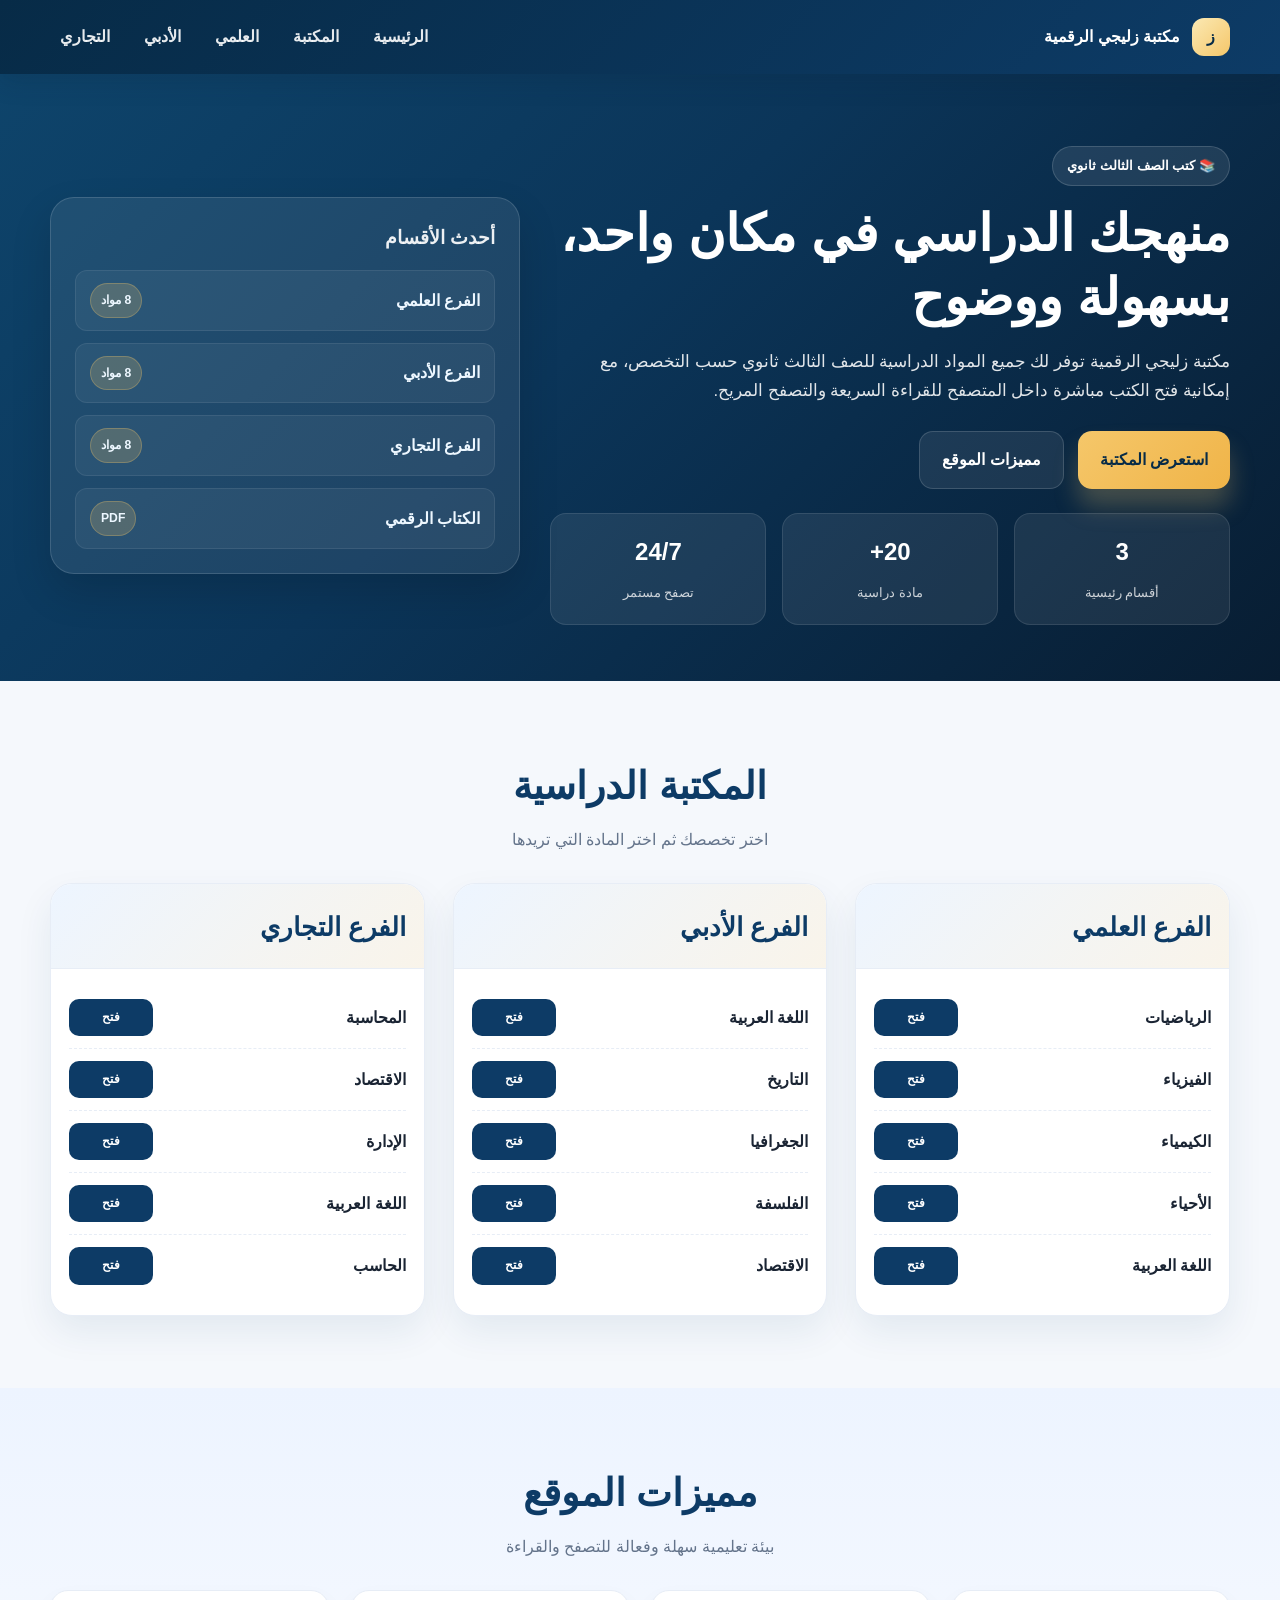
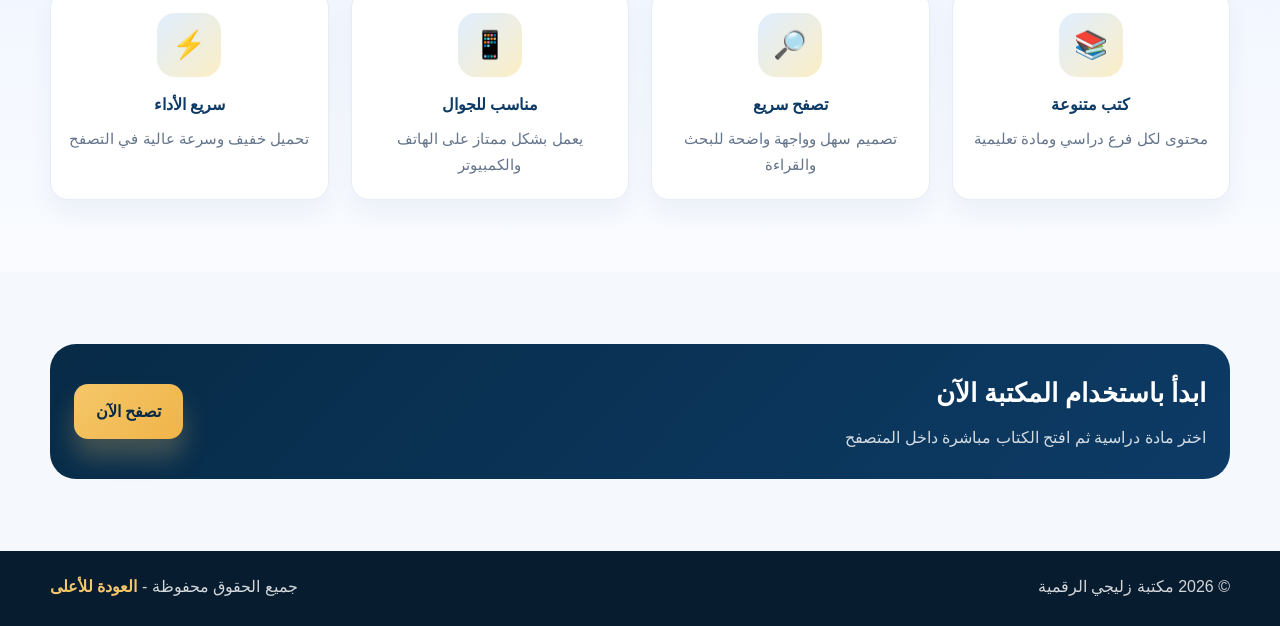
==== commit e10f4f0a: "إضافة صفحات فرعية لكل تخصص (علمي/أدبي/تجاري) وتحسين الصفحة الرئيسية للمكتبة الرقمية للصف الثالث الثا" ====
--- a/index.html
+++ b/index.html
@@ -3,33 +3,23 @@
   <head>
     <meta charset="UTF-8" />
     <meta name="viewport" content="width=device-width, initial-scale=1.0" />
-    <meta
-      name="description"
-      content="مكتبة زليجي الرقمية - كتب الصف الثالث ثانوي حسب التخصص"
-    />
+    <meta name="description" content="مكتبة زليجي الرقمية - كتب الصف الثالث ثانوي حسب التخصص" />
     <title>مكتبة زليجي الرقمية</title>
     <style>
       :root {
         --primary: #0d3b66;
         --primary-deep: #072b47;
-        --primary-soft: #eaf3ff;
         --secondary: #f5c76a;
-        --text: #1c2430;
-        --muted: #637184;
-        --bg: #f4f7fb;
+        --bg: #f5f8fc;
         --card: #ffffff;
-        --line: #e7edf5;
-        --success: #1b9c7c;
-        --shadow: 0 14px 35px rgba(13, 59, 102, 0.12);
-        --radius: 20px;
+        --line: #e7edf6;
+        --text: #1a2433;
+        --muted: #64748b;
+        --shadow: 0 16px 36px rgba(13, 59, 102, 0.08);
       }
 
       * { box-sizing: border-box; }
-
-      html {
-        scroll-behavior: smooth;
-      }
-
+      html { scroll-behavior: smooth; }
       body {
         margin: 0;
         font-family: "Tahoma", "Segoe UI", sans-serif;
@@ -37,495 +27,184 @@
         color: var(--text);
         line-height: 1.7;
       }
-
-      a {
-        text-decoration: none;
-      }
-
-      img {
-        max-width: 100%;
-        display: block;
-      }
-
-      .container {
-        width: min(1180px, calc(100% - 30px));
-        margin: 0 auto;
-      }
+      a { text-decoration: none; }
+      .container { width: min(1180px, calc(100% - 30px)); margin: 0 auto; }
 
       .topbar {
         background: linear-gradient(135deg, var(--primary-deep), var(--primary));
         color: #fff;
         position: sticky;
         top: 0;
-        z-index: 50;
+        z-index: 10;
         box-shadow: 0 8px 24px rgba(9, 31, 58, 0.18);
       }
-
       .topbar-inner {
+        min-height: 74px;
         display: flex;
         align-items: center;
         justify-content: space-between;
-        min-height: 74px;
         gap: 18px;
       }
-
       .brand {
         display: flex;
         align-items: center;
         gap: 12px;
         font-weight: 800;
-        font-size: 1.1rem;
-      }
-
+      }
       .brand-mark {
-        width: 38px;
-        height: 38px;
-        border-radius: 12px;
+        width: 38px; height: 38px; border-radius: 12px;
         background: linear-gradient(135deg, #fbe9b4, var(--secondary));
-        display: grid;
-        place-items: center;
-        color: var(--primary);
+        color: var(--primary-deep);
+        display: grid; place-items: center;
         font-weight: 900;
-        font-size: 1.1rem;
-      }
-
+      }
       .nav {
-        display: flex;
-        align-items: center;
-        gap: 18px;
-        flex-wrap: wrap;
-      }
-
+        display: flex; gap: 14px; flex-wrap: wrap;
+      }
       .nav a {
         color: rgba(255,255,255,0.9);
-        font-weight: 600;
-        padding: 8px 10px;
-        border-radius: 10px;
-        transition: 0.2s ease;
-      }
-
-      .nav a:hover {
-        background: rgba(255,255,255,0.08);
-      }
+        padding: 8px 10px; border-radius: 10px; font-weight: 700;
+      }
+      .nav a:hover { background: rgba(255,255,255,0.08); }
 
       .hero {
-        position: relative;
-        overflow: hidden;
-        background:
-          radial-gradient(circle at top left, rgba(255,255,255,0.15), transparent 32%),
-          linear-gradient(135deg, #0e446b 0%, #0c365b 45%, #081d32 100%);
+        background: linear-gradient(135deg, #0e446b, #0b3559 45%, #081d32 100%);
         color: #fff;
-        padding: 80px 0 60px;
-      }
-
-      .hero::after {
-        content: "";
-        position: absolute;
-        inset: auto -80px -80px auto;
-        width: 260px;
-        height: 260px;
-        border-radius: 50%;
-        background: rgba(245, 199, 106, 0.18);
-        filter: blur(14px);
-      }
-
+        padding: 72px 0 56px;
+      }
       .hero-inner {
-        display: grid;
-        grid-template-columns: 1.35fr 0.95fr;
-        gap: 32px;
-        align-items: center;
-      }
-
+        display: grid; grid-template-columns: 1.3fr 0.9fr; gap: 30px; align-items: center;
+      }
       .eyebrow {
-        display: inline-flex;
-        align-items: center;
-        gap: 8px;
-        padding: 8px 14px;
-        border-radius: 999px;
-        background: rgba(255,255,255,0.1);
-        border: 1px solid rgba(255,255,255,0.18);
-        font-size: 0.85rem;
-        margin-bottom: 18px;
-      }
-
+        display: inline-block; padding: 8px 14px; border-radius: 999px;
+        background: rgba(255,255,255,0.09); border: 1px solid rgba(255,255,255,0.15);
+        margin-bottom: 16px; font-size: 0.82rem; font-weight: 700;
+      }
       .hero h1 {
-        margin: 0 0 18px;
-        font-size: clamp(2.1rem, 4vw, 4rem);
-        line-height: 1.25;
-      }
-
+        margin: 0 0 18px; font-size: clamp(2.2rem, 4vw, 4rem); line-height: 1.25;
+      }
       .hero p {
-        max-width: 640px;
-        margin: 0 0 28px;
-        color: rgba(255,255,255,0.88);
-        font-size: 1.04rem;
-      }
-
+        margin: 0 0 26px; color: rgba(255,255,255,0.88);
+        font-size: 1.05rem;
+      }
       .hero-actions {
-        display: flex;
-        flex-wrap: wrap;
-        gap: 16px;
-        margin-bottom: 26px;
-      }
-
+        display: flex; gap: 14px; flex-wrap: wrap; margin-bottom: 24px;
+      }
       .btn {
-        display: inline-flex;
-        align-items: center;
-        justify-content: center;
-        gap: 8px;
-        border: none;
-        border-radius: 14px;
-        padding: 14px 22px;
-        font-weight: 800;
-        cursor: pointer;
-        transition: 0.2s ease;
-      }
-
-      .btn:hover {
-        transform: translateY(-2px);
-      }
-
+        display: inline-flex; align-items: center; justify-content: center;
+        padding: 14px 22px; border-radius: 14px; font-weight: 800; transition: .2s ease;
+      }
+      .btn:hover { transform: translateY(-2px); }
       .btn-primary {
-        background: linear-gradient(135deg, var(--secondary), #f0b448);
-        color: var(--primary-deep);
-        box-shadow: 0 18px 24px rgba(245, 199, 106, 0.28);
-      }
-
+        background: linear-gradient(135deg, var(--secondary), #f0b448); color: var(--primary-deep);
+        box-shadow: 0 18px 24px rgba(245, 199, 106, 0.25);
+      }
       .btn-secondary {
-        background: rgba(255,255,255,0.08);
-        color: #fff;
-        border: 1px solid rgba(255,255,255,0.15);
-      }
-
+        background: rgba(255,255,255,0.08); color: #fff; border: 1px solid rgba(255,255,255,0.15);
+      }
       .hero-metrics {
-        display: grid;
-        grid-template-columns: repeat(3, minmax(110px, 1fr));
-        gap: 16px;
-      }
-
+        display: grid; grid-template-columns: repeat(3, minmax(120px, 1fr)); gap: 16px;
+      }
       .metric {
-        background: rgba(255,255,255,0.08);
-        border: 1px solid rgba(255,255,255,0.1);
-        border-radius: 16px;
-        padding: 16px 12px;
-        text-align: center;
-      }
-
-      .metric strong {
-        display: block;
-        font-size: 1.55rem;
-        margin-bottom: 6px;
-      }
-
-      .metric span {
-        font-size: 0.82rem;
-        color: rgba(255,255,255,0.72);
-      }
-
+        background: rgba(255,255,255,0.08); border: 1px solid rgba(255,255,255,0.1);
+        border-radius: 16px; padding: 18px 12px; text-align: center;
+      }
+      .metric strong { display: block; font-size: 1.5rem; margin-bottom: 6px; }
+      .metric span { color: rgba(255,255,255,0.78); font-size: 0.8rem; }
       .hero-card {
-        background: rgba(255,255,255,0.08);
-        border: 1px solid rgba(255,255,255,0.14);
-        border-radius: 26px;
-        padding: 26px;
-        backdrop-filter: blur(10px);
-        box-shadow: 0 18px 40px rgba(0,0,0,0.14);
-      }
-
-      .mini-title {
-        margin: 0 0 18px;
-        font-size: 1.05rem;
-        color: rgba(255,255,255,0.9);
-      }
-
+        background: rgba(255,255,255,0.08); border: 1px solid rgba(255,255,255,0.14);
+        border-radius: 24px; padding: 24px; box-shadow: 0 18px 40px rgba(0,0,0,0.14);
+      }
+      .mini-title { margin: 0 0 16px; color: rgba(255,255,255,0.92); }
       .mini-list {
-        list-style: none;
-        margin: 0;
-        padding: 0;
-        display: grid;
-        gap: 14px;
-      }
-
+        list-style: none; margin: 0; padding: 0; display: grid; gap: 12px;
+      }
       .mini-list li {
-        display: flex;
-        align-items: center;
-        justify-content: space-between;
-        gap: 12px;
-        background: rgba(255,255,255,0.05);
-        padding: 12px 14px;
-        border-radius: 12px;
-        border: 1px solid rgba(255,255,255,0.08);
-      }
-
-      .mini-list span {
-        color: #ecf5ff;
-        font-weight: 600;
-      }
-
+        background: rgba(255,255,255,0.05); border: 1px solid rgba(255,255,255,0.08);
+        border-radius: 12px; padding: 12px 14px; display: flex; justify-content: space-between; align-items: center;
+      }
+      .mini-list span { color: #edf7ff; font-weight: 700; }
       .mini-tag {
-        background: rgba(245,199,106,0.2);
-        color: #ffe79a;
-        border: 1px solid rgba(245,199,106,0.28);
-        padding: 6px 10px;
-        border-radius: 999px;
-        font-size: 0.74rem;
-        font-weight: 700;
-      }
-
-      section {
-        padding: 76px 0;
-      }
-
+        background: rgba(245,199,106,0.2); color: #ffe79a; border: 1px solid rgba(245,199,106,0.28);
+        border-radius: 999px; padding: 6px 10px; font-size: 0.76rem; font-weight: 800;
+      }
+
+      section { padding: 72px 0; }
       .section-head {
-        text-align: center;
-        margin-bottom: 34px;
-      }
-
+        text-align: center; margin-bottom: 30px;
+      }
       .section-head h2 {
-        margin: 0 0 10px;
-        font-size: clamp(2rem, 3vw, 2.8rem);
-        color: var(--primary);
-      }
-
-      .section-head p {
-        margin: 0;
-        color: var(--muted);
-        font-size: 1rem;
-      }
-
-      .filter-bar {
-        display: flex;
-        justify-content: center;
-        flex-wrap: wrap;
-        gap: 12px;
-        margin-bottom: 24px;
-      }
-
-      .filter-btn {
-        border: 1px solid var(--line);
-        background: #fff;
-        color: var(--primary);
-        padding: 12px 18px;
-        border-radius: 999px;
-        font-weight: 800;
-        cursor: pointer;
-        transition: 0.2s ease;
-      }
-
-      .filter-btn.active,
-      .filter-btn:hover {
-        background: var(--primary);
-        color: #fff;
-        border-color: var(--primary);
-        box-shadow: 0 12px 20px rgba(13, 59, 102, 0.12);
-      }
+        margin: 0 0 8px; color: var(--primary); font-size: clamp(2rem, 3vw, 2.7rem);
+      }
+      .section-head p { margin: 0; color: var(--muted); }
 
       .cards-grid {
-        display: grid;
-        grid-template-columns: repeat(auto-fit, minmax(280px, 1fr));
-        gap: 28px;
-      }
-
+        display: grid; grid-template-columns: repeat(auto-fit, minmax(280px, 1fr)); gap: 28px;
+      }
       .subject-card {
-        background: var(--card);
-        border: 1px solid var(--line);
-        border-radius: var(--radius);
-        overflow: hidden;
-        box-shadow: var(--shadow);
-        transition: transform 0.22s ease, box-shadow 0.22s ease;
-      }
-
-      .subject-card:hover {
-        transform: translateY(-6px);
-        box-shadow: 0 18px 38px rgba(12, 37, 62, 0.12);
-      }
-
+        background: var(--card); border: 1px solid var(--line); border-radius: 22px;
+        box-shadow: var(--shadow); overflow: hidden; transition: transform .2s ease, box-shadow .2s ease;
+      }
+      .subject-card:hover { transform: translateY(-4px); box-shadow: 0 20px 42px rgba(13,59,102,0.12); }
       .card-top {
-        background: linear-gradient(135deg, #edf5ff 0%, #f8f5ea 100%);
-        padding: 22px 18px 18px;
-        border-bottom: 1px solid var(--line);
-      }
-
-      .card-top h3 {
-        margin: 0;
-        font-size: 1.6rem;
-        color: var(--primary);
-      }
-
-      .card-body {
-        padding: 16px 18px 18px;
-      }
-
-      .book-list {
-        list-style: none;
-        margin: 0;
-        padding: 0;
-      }
-
+        background: linear-gradient(135deg, #edf5ff 0%, #f9f4ea 100%);
+        padding: 22px 18px 18px; border-bottom: 1px solid var(--line);
+      }
+      .card-top h3 { margin: 0; color: var(--primary); font-size: 1.6rem; }
+      .card-body { padding: 18px; }
+      .book-list { list-style: none; margin: 0; padding: 0; }
       .book-item {
-        display: flex;
-        align-items: center;
-        justify-content: space-between;
-        gap: 12px;
-        padding: 12px 0;
-        border-bottom: 1px dashed var(--line);
-      }
-
-      .book-item:last-child {
-        border-bottom: none;
-      }
-
-      .book-name {
-        font-weight: 700;
-        color: var(--text);
-        display: inline-block;
-      }
-
+        display: flex; justify-content: space-between; align-items: center; gap: 12px;
+        padding: 12px 0; border-bottom: 1px dashed var(--line);
+      }
+      .book-item:last-child { border-bottom: none; }
+      .book-name { font-weight: 700; color: var(--text); }
       .book-btn {
-        display: inline-flex;
-        align-items: center;
-        justify-content: center;
-        min-width: 84px;
-        padding: 8px 12px;
-        border-radius: 10px;
-        background: var(--primary);
-        color: #fff;
-        font-size: 0.78rem;
-        font-weight: 800;
-        transition: 0.2s ease;
-      }
-
-      .book-btn:hover {
-        background: var(--primary-deep);
-      }
-
-      .features {
-        background: linear-gradient(180deg, #edf4ff, #f9fbff);
-        border-top: 1px solid var(--line);
-        border-bottom: 1px solid var(--line);
-      }
-
+        min-width: 84px; padding: 8px 14px; border-radius: 10px; background: var(--primary);
+        color: #fff; font-weight: 800; text-align: center; font-size: 0.78rem;
+      }
+      .book-btn:hover { background: var(--primary-deep); }
+
+      .features { background: linear-gradient(180deg, #edf4ff, #f9fbff); }
       .feature-grid {
-        display: grid;
-        grid-template-columns: repeat(auto-fit, minmax(220px, 1fr));
-        gap: 22px;
-      }
-
+        display: grid; grid-template-columns: repeat(auto-fit, minmax(220px, 1fr)); gap: 22px;
+      }
       .feature-item {
-        background: #fff;
-        border: 1px solid var(--line);
-        border-radius: 18px;
-        padding: 22px 18px;
-        text-align: center;
+        background: #fff; border: 1px solid var(--line); border-radius: 18px; padding: 22px 18px; text-align: center;
         box-shadow: 0 12px 24px rgba(13, 59, 102, 0.05);
       }
-
       .icon-box {
-        width: 64px;
-        height: 64px;
-        margin: 0 auto 14px;
-        border-radius: 18px;
-        background: linear-gradient(135deg, #dfeeff, #fceec5);
-        display: grid;
-        place-items: center;
-        font-size: 1.7rem;
-      }
-
-      .feature-item h4 {
-        margin: 0 0 8px;
-        color: var(--primary);
-      }
-
-      .feature-item p {
-        margin: 0;
-        color: var(--muted);
-        font-size: 0.94rem;
-      }
-
-      .cta {
-        padding: 34px 0 0;
-      }
+        width: 64px; height: 64px; margin: 0 auto 14px; border-radius: 18px; display: grid; place-items: center;
+        font-size: 1.7rem; background: linear-gradient(135deg, #dfeeff, #fceec5);
+      }
+      .feature-item h4 { margin: 0 0 8px; color: var(--primary); }
+      .feature-item p { margin: 0; color: var(--muted); font-size: 0.94rem; }
 
       .cta-box {
         background: linear-gradient(135deg, var(--primary-deep), var(--primary));
-        color: #fff;
-        border-radius: 26px;
-        padding: 30px 26px;
-        display: flex;
-        align-items: center;
-        justify-content: space-between;
-        gap: 18px;
-        flex-wrap: wrap;
-        box-shadow: 0 18px 40px rgba(13, 59, 102, 0.18);
-      }
-
-      .cta-box h3 {
-        margin: 0 0 8px;
-        font-size: clamp(1.6rem, 2.5vw, 2.2rem);
-      }
-
-      .cta-box p {
-        margin: 0;
-        color: rgba(255,255,255,0.82);
-      }
+        color: #fff; border-radius: 26px; padding: 28px 24px; display: flex; align-items: center; justify-content: space-between; gap: 18px; flex-wrap: wrap;
+      }
+      .cta-box h3 { margin: 0 0 8px; font-size: clamp(1.6rem, 2vw, 2.2rem); }
+      .cta-box p { margin: 0; color: rgba(255,255,255,0.82); }
 
       footer {
-        background: #071c2f;
-        color: #fff;
-        padding: 20px 0 28px;
-      }
-
+        background: #071c2f; color: #fff; padding: 22px 0 26px;
+      }
       .footer-row {
-        display: flex;
-        align-items: center;
-        justify-content: space-between;
-        gap: 14px;
-        flex-wrap: wrap;
-      }
-
-      .footer-row p {
-        margin: 0;
-        color: rgba(255,255,255,0.86);
-      }
-
-      .footer-link {
-        color: var(--secondary);
-        font-weight: 700;
-      }
+        display: flex; justify-content: space-between; gap: 16px; flex-wrap: wrap; align-items: center;
+      }
+      .footer-row p { margin: 0; color: rgba(255,255,255,0.82); }
+      .footer-link { color: var(--secondary); font-weight: 700; }
 
       @media (max-width: 900px) {
-        .hero-inner {
-          grid-template-columns: 1fr;
-        }
-
-        .hero {
-          padding-top: 58px;
-        }
-      }
-
+        .hero-inner { grid-template-columns: 1fr; }
+      }
       @media (max-width: 620px) {
-        .topbar-inner,
-        .footer-row,
-        .cta-box {
-          flex-direction: column;
-          align-items: flex-start;
-        }
-
-        .nav {
-          gap: 8px;
-        }
-
-        .hero-metrics {
-          grid-template-columns: 1fr;
-        }
-
-        .book-item {
-          flex-direction: column;
-          align-items: flex-start;
-        }
-
-        .book-btn {
-          width: 100%;
-        }
+        .topbar-inner, .footer-row, .cta-box { flex-direction: column; align-items: flex-start; }
+        .nav { gap: 8px; }
+        .hero-metrics { grid-template-columns: 1fr; }
+        .book-item { flex-direction: column; align-items: flex-start; }
+        .book-btn { width: 100%; }
       }
     </style>
   </head>
@@ -536,13 +215,12 @@
           <div class="brand-mark">ز</div>
           <span>مكتبة زليجي الرقمية</span>
         </div>
-
         <nav class="nav" aria-label="التنقل">
-          <a href="#home">الرئيسية</a>
-          <a href="#catalog">المكتبة</a>
-          <a href="#science">العلمي</a>
-          <a href="#literary">الأدبي</a>
-          <a href="#commercial">التجاري</a>
+          <a href="index.html">الرئيسية</a>
+          <a href="index.html#catalog">المكتبة</a>
+          <a href="science.html">العلمي</a>
+          <a href="literary.html">الأدبي</a>
+          <a href="commercial.html">التجاري</a>
         </nav>
       </div>
     </header>
@@ -557,28 +235,16 @@
             حسب التخصص، مع إمكانية فتح الكتب مباشرة داخل المتصفح للقراءة السريعة
             والتصفح المريح.
           </p>
-
           <div class="hero-actions">
             <a href="#catalog" class="btn btn-primary">استعرض المكتبة</a>
             <a href="#features" class="btn btn-secondary">مميزات الموقع</a>
           </div>
-
           <div class="hero-metrics">
-            <div class="metric">
-              <strong>3</strong>
-              <span>أقسام رئيسية</span>
-            </div>
-            <div class="metric">
-              <strong>20+</strong>
-              <span>مادة دراسية</span>
-            </div>
-            <div class="metric">
-              <strong>24/7</strong>
-              <span>تصفح مستمر</span>
-            </div>
-          </div>
-        </div>
-
+            <div class="metric"><strong>3</strong><span>أقسام رئيسية</span></div>
+            <div class="metric"><strong>20+</strong><span>مادة دراسية</span></div>
+            <div class="metric"><strong>24/7</strong><span>تصفح مستمر</span></div>
+          </div>
+        </div>
         <div class="hero-card">
           <h3 class="mini-title">أحدث الأقسام</h3>
           <ul class="mini-list">
@@ -598,112 +264,42 @@
           <p>اختر تخصصك ثم اختر المادة التي تريدها</p>
         </div>
 
-        <div class="filter-bar">
-          <button class="filter-btn active" data-filter="all">الكل</button>
-          <button class="filter-btn" data-filter="science">العلمي</button>
-          <button class="filter-btn" data-filter="literary">الأدبي</button>
-          <button class="filter-btn" data-filter="commercial">التجاري</button>
-        </div>
-
         <div class="cards-grid">
-          <article class="subject-card" data-category="science" id="science">
-            <div class="card-top">
-              <h3>الفرع العلمي</h3>
-            </div>
+          <article class="subject-card">
+            <div class="card-top"><h3>الفرع العلمي</h3></div>
             <div class="card-body">
               <ul class="book-list">
-                <li class="book-item">
-                  <span class="book-name">الرياضيات</span>
-                  <a href="#" class="book-btn">فتح</a>
-                </li>
-                <li class="book-item">
-                  <span class="book-name">الفيزياء</span>
-                  <a href="#" class="book-btn">فتح</a>
-                </li>
-                <li class="book-item">
-                  <span class="book-name">الكيمياء</span>
-                  <a href="#" class="book-btn">فتح</a>
-                </li>
-                <li class="book-item">
-                  <span class="book-name">الأحياء</span>
-                  <a href="#" class="book-btn">فتح</a>
-                </li>
-                <li class="book-item">
-                  <span class="book-name">اللغة العربية</span>
-                  <a href="#" class="book-btn">فتح</a>
-                </li>
-                <li class="book-item">
-                  <span class="book-name">التربية الإسلامية</span>
-                  <a href="#" class="book-btn">فتح</a>
-                </li>
+                <li class="book-item"><span class="book-name">الرياضيات</span><a href="science.html" class="book-btn">فتح</a></li>
+                <li class="book-item"><span class="book-name">الفيزياء</span><a href="science.html" class="book-btn">فتح</a></li>
+                <li class="book-item"><span class="book-name">الكيمياء</span><a href="science.html" class="book-btn">فتح</a></li>
+                <li class="book-item"><span class="book-name">الأحياء</span><a href="science.html" class="book-btn">فتح</a></li>
+                <li class="book-item"><span class="book-name">اللغة العربية</span><a href="science.html" class="book-btn">فتح</a></li>
               </ul>
             </div>
           </article>
 
-          <article class="subject-card" data-category="literary" id="literary">
-            <div class="card-top">
-              <h3>الفرع الأدبي</h3>
-            </div>
+          <article class="subject-card">
+            <div class="card-top"><h3>الفرع الأدبي</h3></div>
             <div class="card-body">
               <ul class="book-list">
-                <li class="book-item">
-                  <span class="book-name">اللغة العربية</span>
-                  <a href="#" class="book-btn">فتح</a>
-                </li>
-                <li class="book-item">
-                  <span class="book-name">التاريخ</span>
-                  <a href="#" class="book-btn">فتح</a>
-                </li>
-                <li class="book-item">
-                  <span class="book-name">الجغرافيا</span>
-                  <a href="#" class="book-btn">فتح</a>
-                </li>
-                <li class="book-item">
-                  <span class="book-name">الفلسفة</span>
-                  <a href="#" class="book-btn">فتح</a>
-                </li>
-                <li class="book-item">
-                  <span class="book-name">الاقتصاد</span>
-                  <a href="#" class="book-btn">فتح</a>
-                </li>
-                <li class="book-item">
-                  <span class="book-name">الاجتماعيات</span>
-                  <a href="#" class="book-btn">فتح</a>
-                </li>
+                <li class="book-item"><span class="book-name">اللغة العربية</span><a href="literary.html" class="book-btn">فتح</a></li>
+                <li class="book-item"><span class="book-name">التاريخ</span><a href="literary.html" class="book-btn">فتح</a></li>
+                <li class="book-item"><span class="book-name">الجغرافيا</span><a href="literary.html" class="book-btn">فتح</a></li>
+                <li class="book-item"><span class="book-name">الفلسفة</span><a href="literary.html" class="book-btn">فتح</a></li>
+                <li class="book-item"><span class="book-name">الاقتصاد</span><a href="literary.html" class="book-btn">فتح</a></li>
               </ul>
             </div>
           </article>
 
-          <article class="subject-card" data-category="commercial" id="commercial">
-            <div class="card-top">
-              <h3>الفرع التجاري</h3>
-            </div>
+          <article class="subject-card">
+            <div class="card-top"><h3>الفرع التجاري</h3></div>
             <div class="card-body">
               <ul class="book-list">
-                <li class="book-item">
-                  <span class="book-name">المحاسبة</span>
-                  <a href="#" class="book-btn">فتح</a>
-                </li>
-                <li class="book-item">
-                  <span class="book-name">الاقتصاد</span>
-                  <a href="#" class="book-btn">فتح</a>
-                </li>
-                <li class="book-item">
-                  <span class="book-name">الإدارة</span>
-                  <a href="#" class="book-btn">فتح</a>
-                </li>
-                <li class="book-item">
-                  <span class="book-name">اللغة العربية</span>
-                  <a href="#" class="book-btn">فتح</a>
-                </li>
-                <li class="book-item">
-                  <span class="book-name">التربية الإسلامية</span>
-                  <a href="#" class="book-btn">فتح</a>
-                </li>
-                <li class="book-item">
-                  <span class="book-name">الحاسب</span>
-                  <a href="#" class="book-btn">فتح</a>
-                </li>
+                <li class="book-item"><span class="book-name">المحاسبة</span><a href="commercial.html" class="book-btn">فتح</a></li>
+                <li class="book-item"><span class="book-name">الاقتصاد</span><a href="commercial.html" class="book-btn">فتح</a></li>
+                <li class="book-item"><span class="book-name">الإدارة</span><a href="commercial.html" class="book-btn">فتح</a></li>
+                <li class="book-item"><span class="book-name">اللغة العربية</span><a href="commercial.html" class="book-btn">فتح</a></li>
+                <li class="book-item"><span class="book-name">الحاسب</span><a href="commercial.html" class="book-btn">فتح</a></li>
               </ul>
             </div>
           </article>
@@ -717,26 +313,22 @@
           <h2>مميزات الموقع</h2>
           <p>بيئة تعليمية سهلة وفعالة للتصفح والقراءة</p>
         </div>
-
         <div class="feature-grid">
           <div class="feature-item">
             <div class="icon-box">📚</div>
             <h4>كتب متنوعة</h4>
             <p>محتوى لكل فرع دراسي ومادة تعليمية</p>
           </div>
-
           <div class="feature-item">
             <div class="icon-box">🔎</div>
             <h4>تصفح سريع</h4>
             <p>تصميم سهل وواجهة واضحة للبحث والقراءة</p>
           </div>
-
           <div class="feature-item">
             <div class="icon-box">📱</div>
             <h4>مناسب للجوال</h4>
             <p>يعمل بشكل ممتاز على الهاتف والكمبيوتر</p>
           </div>
-
           <div class="feature-item">
             <div class="icon-box">⚡</div>
             <h4>سريع الأداء</h4>
@@ -746,14 +338,14 @@
       </div>
     </section>
 
-    <section class="cta">
+    <section>
       <div class="container">
         <div class="cta-box">
           <div>
             <h3>ابدأ باستخدام المكتبة الآن</h3>
             <p>اختر مادة دراسية ثم افتح الكتاب مباشرة داخل المتصفح</p>
           </div>
-          <a href="#catalog" class="btn btn-primary">تصفح الآن</a>
+          <a href="science.html" class="btn btn-primary">تصفح الآن</a>
         </div>
       </div>
     </section>
@@ -766,29 +358,10 @@
     </footer>
 
     <script>
-      const filterButtons = document.querySelectorAll(".filter-btn");
-      const cards = document.querySelectorAll(".subject-card");
-
-      filterButtons.forEach((button) => {
-        button.addEventListener("click", () => {
-          const filter = button.dataset.filter;
-
-          filterButtons.forEach((btn) => btn.classList.remove("active"));
-          button.classList.add("active");
-
-          cards.forEach((card) => {
-            const category = card.dataset.category;
-
-            if (filter === "all" || category === filter) {
-              card.style.display = "block";
-            } else {
-              card.style.display = "none";
-            }
-          });
-        });
-      });
-
       document.getElementById("year").textContent = new Date().getFullYear();
     </script>
   </body>
 </html>
+
+
+
